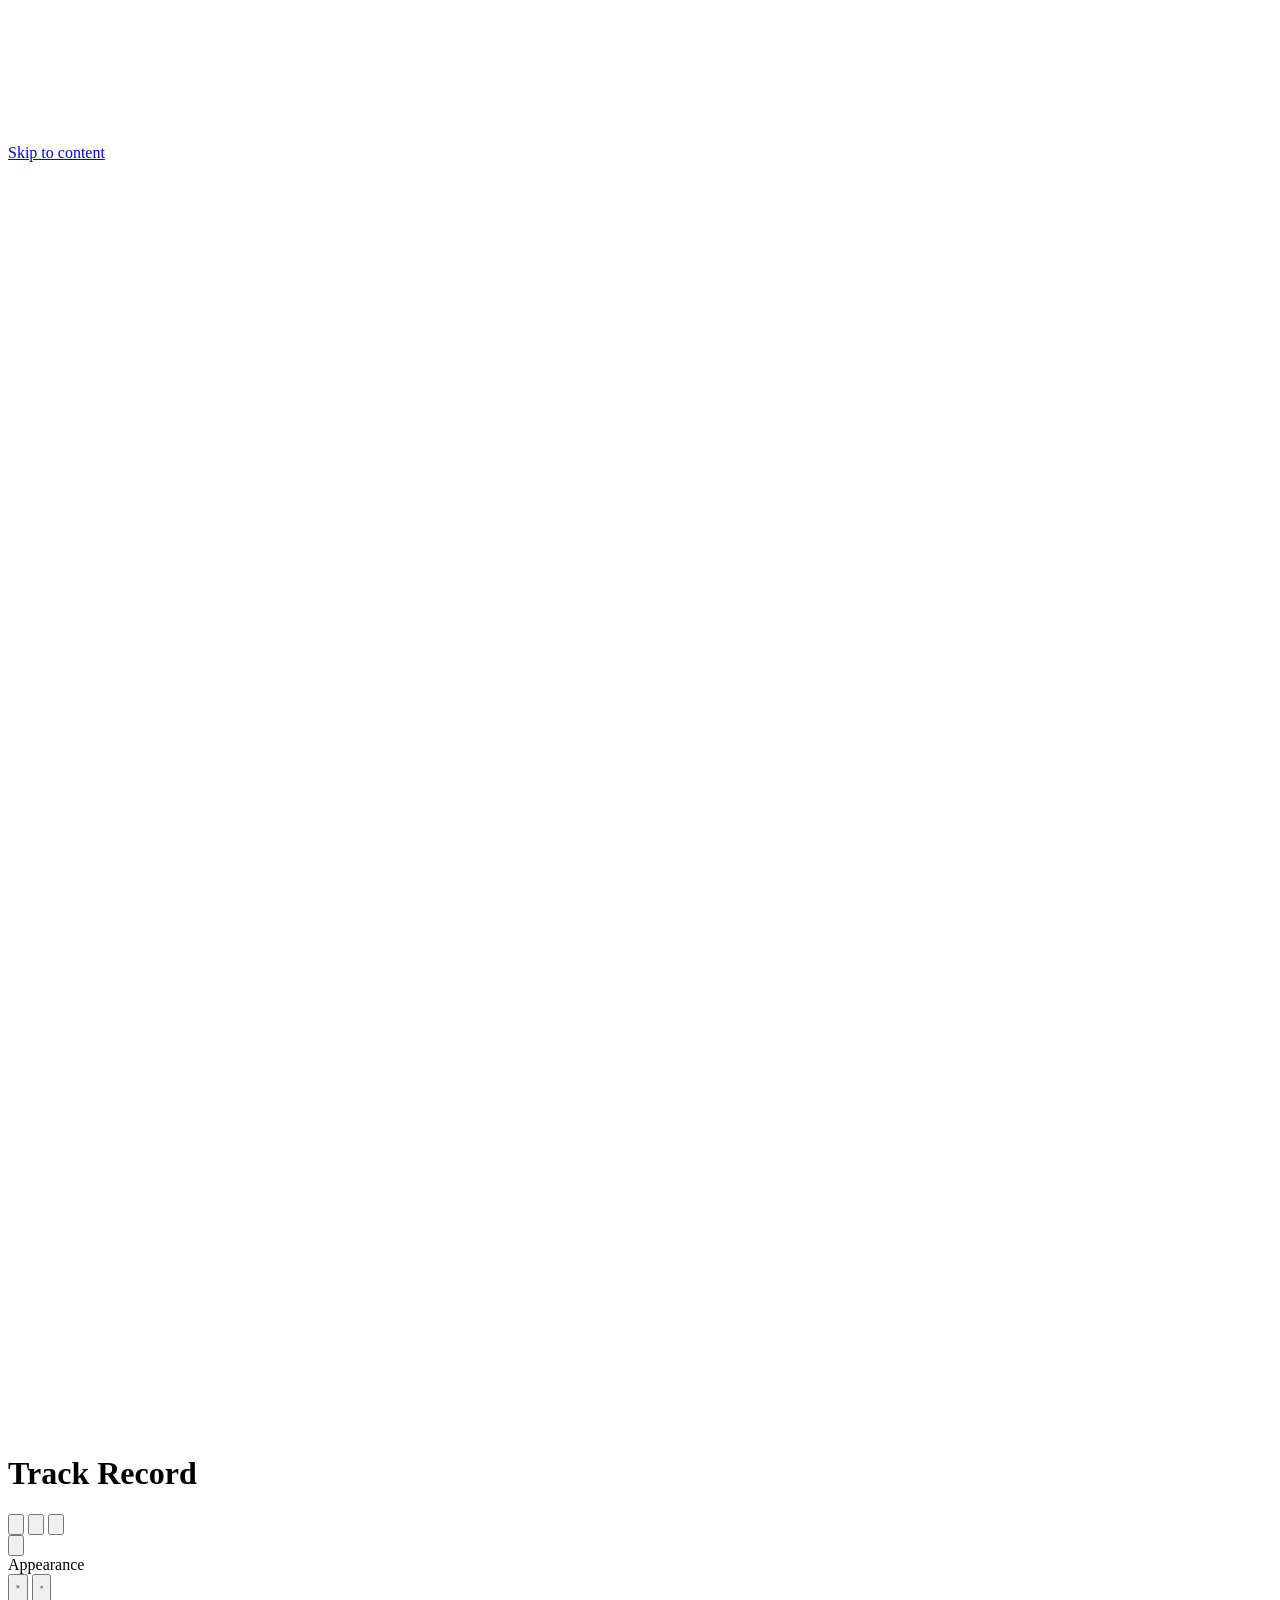
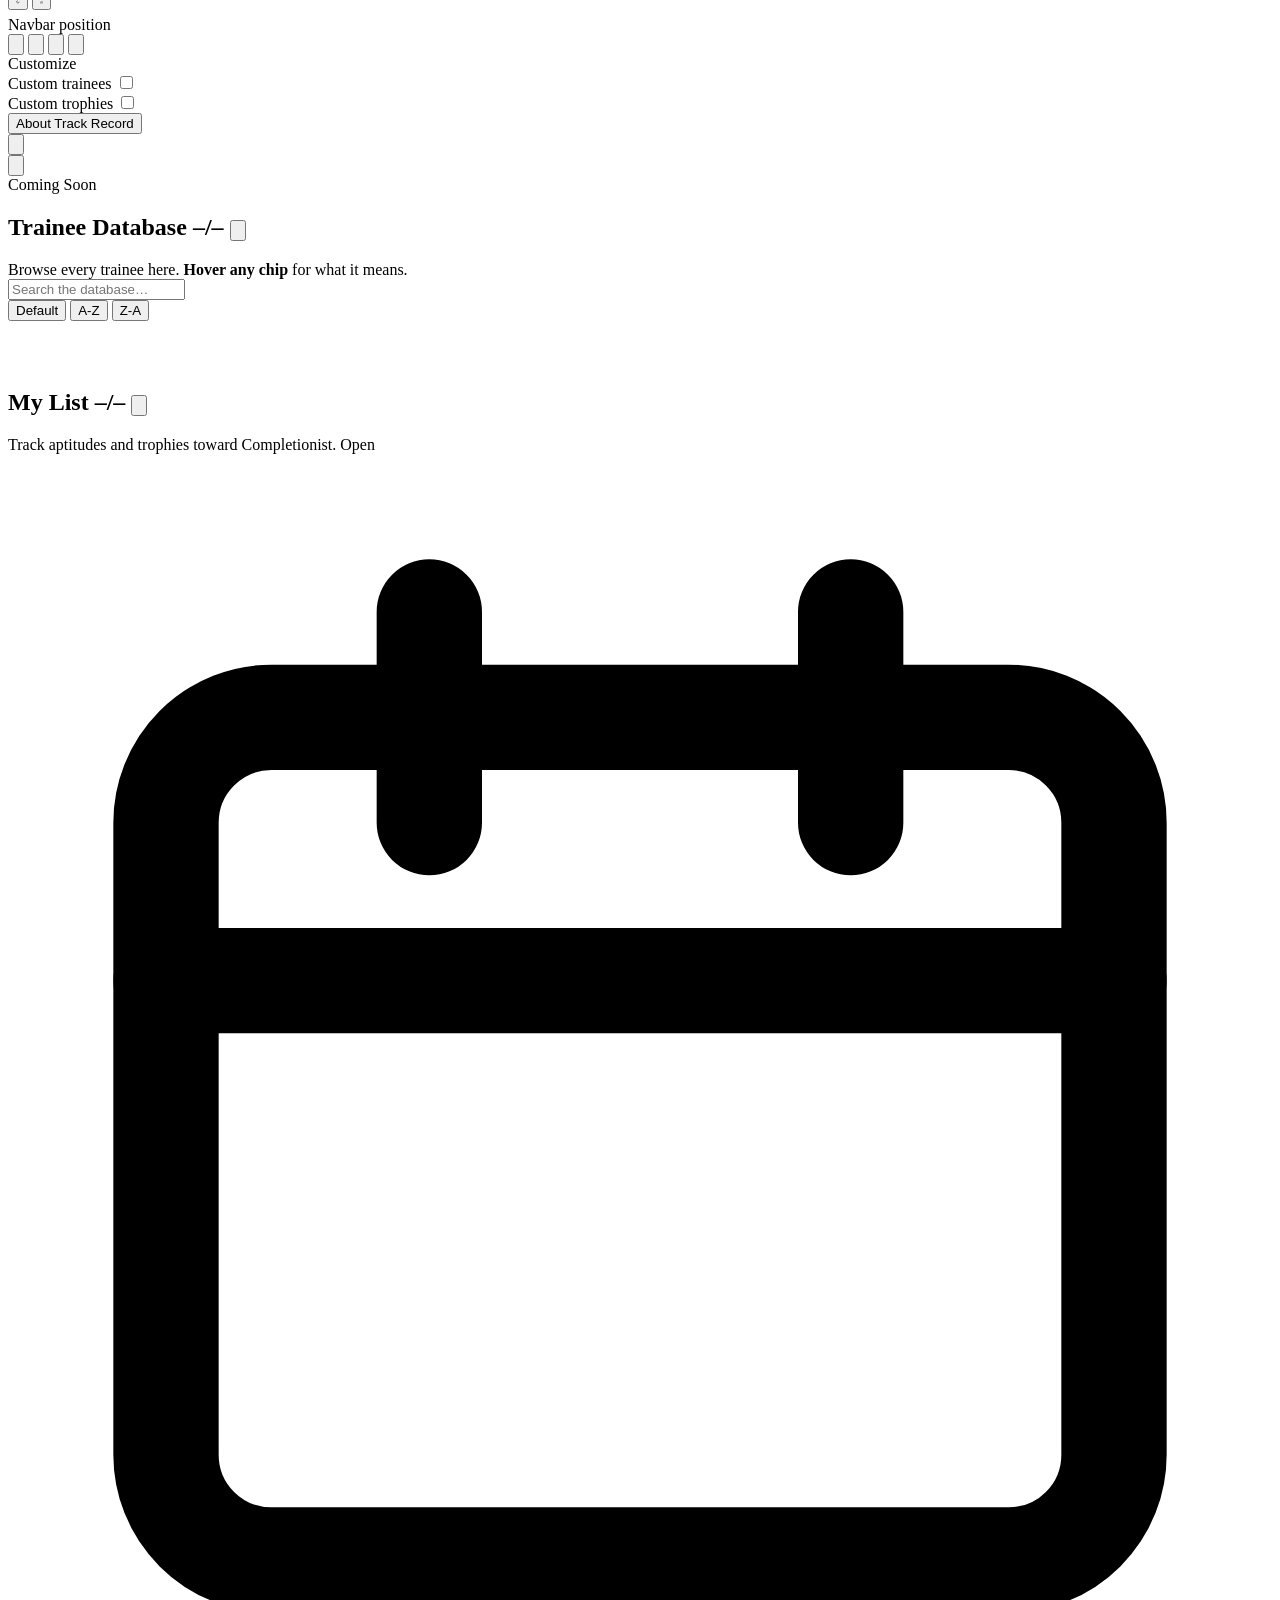
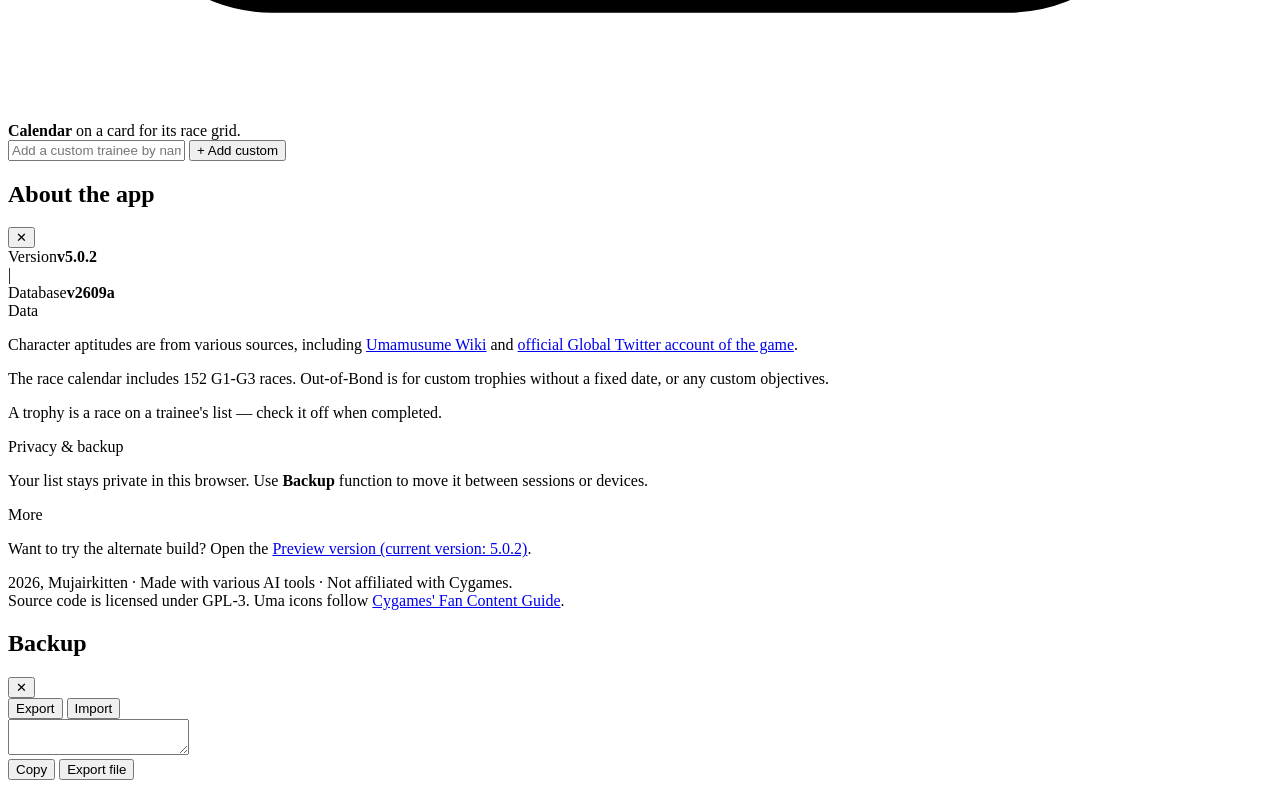
==== index.html @ 99dc0b9c "v5.0.2" ====
<!DOCTYPE html>
<html lang="en">
<head>
  <meta charset="UTF-8">
  <meta name="viewport" content="width=device-width, initial-scale=1.0">
  <meta name="description" content="Track Record - Track character aptitudes, distances, and trophy ledger for trainees.">
  <meta http-equiv="Content-Security-Policy" content="default-src 'self'; script-src 'self'; style-src 'self' 'unsafe-inline' https://fonts.googleapis.com; font-src 'self' https://fonts.gstatic.com; img-src 'self' data: blob:; connect-src 'self'; object-src 'none'; base-uri 'self'; form-action 'self'; frame-ancestors 'self'; worker-src 'none'">
  <!-- Note: the KAO countdown banner is vendored locally (kao-banner.js), so
       script-src needs no third-party host. frame-ancestors is ignored in
       <meta> CSP per spec; hosting must also send it as an HTTP header. -->
  <title>Track Record</title>
  <link rel="preconnect" href="https://fonts.googleapis.com">
  <link rel="preconnect" href="https://fonts.gstatic.com" crossorigin>
  <link href="https://fonts.googleapis.com/css2?family=Quicksand:wght@400;500;600;700&display=swap" rel="stylesheet">
  <link rel="icon" type="image/svg+xml" href="./favicon.svg">
  <link rel="stylesheet" href="style.css">
</head>
<body>
<a class="skip-link" href="#standard-view">Skip to content</a>

<svg class="bg-pattern" aria-hidden="true" focusable="false" xmlns="http://www.w3.org/2000/svg">
  <defs>
    <g id="cleat-shape">
      <path d="M-13,14 L-11,-3 A11,11 0 0 1 11,-3 L13,14" fill="none" stroke="var(--accent)" stroke-width="7" stroke-linecap="round" stroke-linejoin="round"/>
    </g>
    <pattern id="cleat-pattern" width="460" height="460" patternUnits="userSpaceOnUse">
      <use href="#cleat-shape" opacity="0.13" transform="translate(90,100) scale(1.3) rotate(15)"/>
      <use href="#cleat-shape" opacity="0.10" transform="translate(370,130) scale(1.1) rotate(-20)"/>
      <use href="#cleat-shape" opacity="0.11" transform="translate(140,350) scale(1.1) rotate(-12)"/>
      <use href="#cleat-shape" opacity="0.14" transform="translate(390,380) scale(1.3) rotate(22)"/>
    </pattern>
  </defs>
  <rect width="100%" height="100%" fill="url(#cleat-pattern)"/>
</svg>

<div class="topbar">
  <div class="wrap topbar-inner">
    <div class="brand">
      <h1>
        <svg class="brand-mark" viewBox="0 0 120 120" aria-hidden="true" xmlns="http://www.w3.org/2000/svg">
          <g fill="none" stroke-linecap="round" stroke-linejoin="round">
            <rect x="17" y="17" width="40" height="40" rx="9" fill="var(--accent)" stroke="var(--accent)" stroke-width="2"/>
            <path d="M26.5 37l8 8 13-16" class="brand-check" stroke-width="5"/>
            <rect x="63" y="17" width="40" height="40" rx="9" fill="var(--accent)" stroke="var(--accent)" stroke-width="2"/>
            <path d="M72.5 37l8 8 13-16" class="brand-check" stroke-width="5"/>
            <rect x="17" y="63" width="40" height="40" rx="9" fill="var(--accent)" stroke="var(--accent)" stroke-width="2"/>
            <path d="M26.5 83l8 8 13-16" class="brand-check" stroke-width="5"/>
            <rect x="63" y="63" width="40" height="40" rx="9" fill="none" stroke="var(--ink-dim)" stroke-width="2"/>
          </g>
        </svg>
        <span class="sr-only">Track Record</span>
      </h1>
    </div>
    <div class="topbar-actions">
      <nav class="rail-nav" aria-label="Main navigation">
        <button class="btn rail-action" id="jump-top-btn" type="button" aria-label="Jump to top" data-tooltip="Jump to top">
          <svg viewBox="0 0 24 24" fill="none" aria-hidden="true" xmlns="http://www.w3.org/2000/svg">
            <path d="M6 15l6-6 6 6" stroke="currentColor" stroke-width="2" stroke-linecap="round" stroke-linejoin="round"/>
          </svg>
        </button>
        <button class="btn rail-action" id="rail-view-btn" type="button" aria-label="Calendar View" data-tooltip="Calendar View">
          <svg viewBox="0 0 24 24" fill="none" aria-hidden="true" xmlns="http://www.w3.org/2000/svg">
            <rect x="3" y="5" width="18" height="16" rx="2" stroke="currentColor" stroke-width="2"/>
            <path d="M3 10H21M8 3V7M16 3V7" stroke="currentColor" stroke-width="2" stroke-linecap="round"/>
          </svg>
        </button>
        <button class="btn rail-action" id="backup-btn" type="button" aria-label="Backup" data-tooltip="Backup">
          <svg viewBox="0 0 24 24" fill="none" aria-hidden="true" xmlns="http://www.w3.org/2000/svg">
            <path d="M12 3v11M8 10l4 4 4-4M5 19h14" stroke="currentColor" stroke-width="2" stroke-linecap="round" stroke-linejoin="round"/>
          </svg>
        </button>
      </nav>
      <div class="settings-wrap">
        <button class="btn icon-btn" id="settings-btn" aria-label="Settings" aria-haspopup="dialog" aria-expanded="false" aria-controls="settings-panel">
          <svg viewBox="0 0 24 24" aria-hidden="true" xmlns="http://www.w3.org/2000/svg" fill="none" stroke="currentColor" stroke-linecap="round" stroke-linejoin="round">
            <path d="M19.14 12.94c.04-.31.06-.63.06-.94s-.02-.63-.06-.94l2.03-1.58a.5.5 0 0 0 .12-.64l-1.92-3.32a.5.5 0 0 0-.6-.22l-2.39.96a7.03 7.03 0 0 0-1.6-.94l-.36-2.54a.5.5 0 0 0-.5-.43h-3.84a.5.5 0 0 0-.5.43l-.36 2.54a7.03 7.03 0 0 0-1.6.94l-2.39-.96a.5.5 0 0 0-.6.22l-1.92 3.32a.5.5 0 0 0 .12.64l2.03 1.58c-.04.31-.06.63-.06.94s.02.63.06.94l-2.03 1.58a.5.5 0 0 0-.12.64l1.92 3.32c.14.24.42.34.66.25l2.39-.96c.5.33 1.04.61 1.6.94l.36 2.54c.05.22.25.38.5.38h3.84c.25 0 .45-.16.5-.38l.36-2.54c.56-.33 1.1-.61 1.6-.94l2.39.96c.24.09.52-.01.66-.25l1.92-3.32a.5.5 0 0 0-.12-.64l-2.03-1.58z" stroke-width="1.5"/>
            <circle cx="12" cy="12" r="3.5" stroke-width="1.8" fill="none"/>
          </svg>
        </button>
        <div class="settings-panel" id="settings-panel">
          <div class="settings-group-label">Appearance</div>
          <div class="settings-row settings-row-icons">
            <button class="icon-pill-btn" id="mode-toggle-btn" aria-label="Toggle light/dark mode" data-tooltip="Toggle mode">
              <svg class="icon-toggle-sun" viewBox="0 0 24 24" fill="none" xmlns="http://www.w3.org/2000/svg">
                <circle cx="12" cy="12" r="4.2" stroke="currentColor" stroke-width="2" stroke-linecap="round"/>
                <path d="M12 2.5V5M12 19V21.5M4.2 4.2L6 6M18 18L19.8 19.8M2.5 12H5M19 12H21.5M4.2 19.8L6 18M18 6L19.8 4.2" stroke="currentColor" stroke-width="2" stroke-linecap="round"/>
              </svg>
              <svg class="icon-toggle-moon" viewBox="0 0 24 24" fill="none" xmlns="http://www.w3.org/2000/svg">
                <path d="M20 14.5A8.5 8.5 0 1 1 9.5 4a7 7 0 0 0 10.5 10.5Z" stroke="currentColor" stroke-width="2" stroke-linecap="round" stroke-linejoin="round"/>
              </svg>
            </button>
            <button class="icon-pill-btn" id="theme-toggle-btn" aria-label="Toggle Turf/Dirt color theme" data-tooltip="Toggle color theme">
              <svg class="icon-toggle-turf" viewBox="0 0 24 24" fill="none" xmlns="http://www.w3.org/2000/svg">
                <path d="M6 20V13C6 10 8 8 8 8C8 8 6 10 6 13" stroke="currentColor" stroke-width="2" stroke-linecap="round" stroke-linejoin="round"/>
                <path d="M12 20V10C12 7 14 5 14 5C14 5 12 7 12 10" stroke="currentColor" stroke-width="2" stroke-linecap="round" stroke-linejoin="round"/>
                <path d="M18 20V13C18 10 20 8 20 8C20 8 18 10 18 13" stroke="currentColor" stroke-width="2" stroke-linecap="round" stroke-linejoin="round"/>
              </svg>
              <svg class="icon-toggle-dirt" viewBox="0 0 24 24" fill="none" xmlns="http://www.w3.org/2000/svg">
                <path d="M3 18L8 9L12 15L15 10L21 18" stroke="currentColor" stroke-width="2" stroke-linecap="round" stroke-linejoin="round"/>
                <path d="M3 20H21" stroke="currentColor" stroke-width="2" stroke-linecap="round"/>
              </svg>
            </button>
          </div>
          <div class="settings-group-label" style="margin-top:6px;">Navbar position</div>
          <div class="nav-position-group" role="group" aria-label="Navbar position">
            <button class="nav-pos-btn" type="button" data-pos="left" aria-label="Place navbar on the left" aria-pressed="false" data-tooltip="Left">
              <svg viewBox="0 0 24 24" fill="none" aria-hidden="true" xmlns="http://www.w3.org/2000/svg">
                <rect x="3" y="4" width="18" height="16" rx="2.5" stroke="currentColor" stroke-width="2"/>
                <rect x="4.5" y="5.5" width="4" height="13" rx="1.5" fill="currentColor"/>
              </svg>
            </button>
            <button class="nav-pos-btn" type="button" data-pos="top" aria-label="Place navbar at the top" aria-pressed="false" data-tooltip="Top">
              <svg viewBox="0 0 24 24" fill="none" aria-hidden="true" xmlns="http://www.w3.org/2000/svg">
                <rect x="3" y="4" width="18" height="16" rx="2.5" stroke="currentColor" stroke-width="2"/>
                <rect x="4.5" y="5.5" width="15" height="4" rx="1.5" fill="currentColor"/>
              </svg>
            </button>
            <button class="nav-pos-btn" type="button" data-pos="right" aria-label="Place navbar on the right" aria-pressed="false" data-tooltip="Right">
              <svg viewBox="0 0 24 24" fill="none" aria-hidden="true" xmlns="http://www.w3.org/2000/svg">
                <rect x="3" y="4" width="18" height="16" rx="2.5" stroke="currentColor" stroke-width="2"/>
                <rect x="15.5" y="5.5" width="4" height="13" rx="1.5" fill="currentColor"/>
              </svg>
            </button>
            <button class="nav-pos-btn" type="button" data-pos="bottom" aria-label="Place navbar at the bottom" aria-pressed="false" data-tooltip="Bottom">
              <svg viewBox="0 0 24 24" fill="none" aria-hidden="true" xmlns="http://www.w3.org/2000/svg">
                <rect x="3" y="4" width="18" height="16" rx="2.5" stroke="currentColor" stroke-width="2"/>
                <rect x="4.5" y="14.5" width="15" height="4" rx="1.5" fill="currentColor"/>
              </svg>
            </button>
          </div>

          <div class="settings-divider"></div>
          <div class="settings-group-label">Customize</div>
          <div class="settings-row">
            <span id="label-custom-trainee">Custom trainees</span>
            <label class="switch"><input type="checkbox" id="toggle-custom-trainee" aria-labelledby="label-custom-trainee"><span class="switch-slider"></span></label>
          </div>
          <div class="settings-row">
            <span id="label-custom-trophy">Custom trophies</span>
            <label class="switch"><input type="checkbox" id="toggle-custom-trophy" aria-labelledby="label-custom-trophy"><span class="switch-slider"></span></label>
          </div>

          <div class="settings-divider"></div>
          <button class="btn small settings-about-btn" id="about-btn">About Track Record</button>
        </div>
      </div>
      <button class="btn rail-action" id="jump-bottom-btn" type="button" aria-label="Jump to bottom" data-tooltip="Jump to bottom">
        <svg viewBox="0 0 24 24" fill="none" aria-hidden="true" xmlns="http://www.w3.org/2000/svg">
          <path d="M6 9l6 6 6-6" stroke="currentColor" stroke-width="2" stroke-linecap="round" stroke-linejoin="round"/>
        </svg>
      </button>
    </div>
    <div class="rail-item-wrap carotene-wrap">
      <button class="btn rail-action" id="carotene-btn" type="button" aria-label="Carotene (coming soon)" data-tooltip="Carotene — coming soon" aria-expanded="false" aria-controls="carotene-panel">
        <svg viewBox="0 0 24 24" fill="none" aria-hidden="true" xmlns="http://www.w3.org/2000/svg" stroke="currentColor" stroke-linecap="round" stroke-linejoin="round">
          <g transform="rotate(45 12 12)">
            <path d="M12 21C10.5 17 9 13.4 9 10.3C9 7.7 10.3 6.1 12 6.1C13.7 6.1 15 7.7 15 10.3C15 13.4 13.5 17 12 21Z" stroke-width="1.8"/>
            <path d="M12 6.3C11 4.9 10 4.3 8.6 3.9" stroke-width="1.5"/>
            <path d="M12 6.1C12 4.7 12 3.7 12 2.9" stroke-width="1.5"/>
            <path d="M12 6.3C13 4.9 14 4.3 15.4 3.9" stroke-width="1.5"/>
          </g>
        </svg>
      </button>
      <div class="carotene-panel" id="carotene-panel" aria-hidden="true">Coming Soon</div>
    </div>
  </div>
</div>

<div class="wrap">

<div id="standard-view" tabindex="-1">
  <section class="block">
    <div class="block-head">
      <h2>Trainee Database <span class="section-count" id="db-count">–/–</span>
        <button class="block-collapse-btn" id="db-collapse-btn" aria-label="Collapse Trainee Database" aria-expanded="true" aria-controls="db-block-body">
          <span class="cal-trainee-arrow open" aria-hidden="true">
            <svg viewBox="0 0 24 24" fill="none" xmlns="http://www.w3.org/2000/svg">
              <path d="M6 9l6 6 6-6" stroke="currentColor" stroke-width="3.5" stroke-linecap="round" stroke-linejoin="round"/>
            </svg>
          </span>
        </button>
      </h2>
      <span class="desc">Browse every trainee here. <strong>Hover any chip</strong> for what it means.</span>
    </div>
    <div class="block-body open overflow-visible" id="db-block-body">
      <div class="search-row">
        <input class="search" id="db-search" type="text" placeholder="Search the database…" aria-label="Search the trainee database">
        <div class="cal-trainee-sort" id="db-sort" role="group" aria-label="Database sort order">
          <button class="sort-btn active" data-sort="default" aria-pressed="true">Default</button>
          <button class="sort-btn" data-sort="az" aria-pressed="false">A-Z</button>
          <button class="sort-btn" data-sort="za" aria-pressed="false">Z-A</button>
        </div>
      </div>
      <nav class="db-pagination" id="db-pagination-top" aria-label="Trainee database pagination (top)"></nav>
      <div class="db-grid" id="db-grid"></div>
      <nav class="db-pagination" id="db-pagination-bottom" aria-label="Trainee database pagination (bottom)"></nav>
    </div>
  </section>

  <hr style="border:none;border-top:1px solid var(--line-soft);margin:34px 0;">

  <section class="block">
    <div class="block-head">
      <h2>My List <span class="section-count" id="my-count">–/–</span>
        <button class="block-collapse-btn" id="my-collapse-btn" aria-label="Collapse My List" aria-expanded="true" aria-controls="my-block-body">
          <span class="cal-trainee-arrow open" aria-hidden="true">
            <svg viewBox="0 0 24 24" fill="none" xmlns="http://www.w3.org/2000/svg">
              <path d="M6 9l6 6 6-6" stroke="currentColor" stroke-width="3.5" stroke-linecap="round" stroke-linejoin="round"/>
            </svg>
          </span>
        </button>
      </h2>
      <span class="desc">Track aptitudes and trophies toward Completionist. Open <strong><svg class="text-icon" viewBox="0 0 24 24" fill="none" aria-hidden="true" xmlns="http://www.w3.org/2000/svg"><rect x="3" y="5" width="18" height="16" rx="2" stroke="currentColor" stroke-width="2"/><path d="M3 10H21M8 3V7M16 3V7" stroke="currentColor" stroke-width="2" stroke-linecap="round"/></svg> Calendar</strong> on a card for its race grid.</span>
    </div>
    <div class="block-body open overflow-visible" id="my-block-body">
      <div class="search-row" id="custom-trainee-row">
        <input type="text" class="search" id="custom-name" placeholder="Add a custom trainee by name…" aria-label="Custom trainee name" style="max-width:260px;">
        <button class="btn" id="custom-add-btn">+ Add custom</button>
      </div>
      <nav class="db-pagination" id="my-pagination-top" aria-label="My List pagination (top)"></nav>
      <div class="mylist" id="mylist"></div>
      <nav class="db-pagination" id="my-pagination-bottom" aria-label="My List pagination (bottom)"></nav>
      <div class="empty-note" id="mylist-empty" style="display:none;">Your list is empty — add trainees from the database above, or add a custom one.</div>
    </div>
  </section>
</div>

</div>

<div id="calendar-view" tabindex="-1" style="display:none;"></div>

<div class="modal-overlay" id="about-overlay" role="dialog" aria-modal="true" aria-labelledby="about-title">
  <div class="modal-box about-modal" id="about-modal">
    <div class="modal-head">
      <h2 class="modal-title" id="about-title">About the app</h2>
      <button class="modal-close" id="about-close" aria-label="Close About">✕</button>
    </div>
    <div class="version-badge">
      <div class="version-item"><span>Version</span><strong>v5.0.2</strong></div>
      <span class="version-divider" aria-hidden="true">|</span>
      <div class="version-item"><span>Database</span><strong>v2609a</strong></div>
    </div>
    <div class="about-text">
      <div class="about-section">
        <div class="about-section-label">Data</div>
        <p>Character aptitudes are from various sources, including <a href="https://umamusu.wiki/Main_Page" rel="noopener noreferrer">Umamusume Wiki</a> and <a href="https://twitter.com/Umamusume_eng" rel="noopener noreferrer">official Global Twitter account of the game</a>.</p>
        <p>The race calendar includes 152 G1-G3 races. Out-of-Bond is for custom trophies without a fixed date, or any custom objectives.</p>
        <p>A trophy is a race on a trainee's list — check it off when completed.</p>
      </div>
      <div class="about-section">
        <div class="about-section-label">Privacy &amp; backup</div>
        <p>Your list stays private in this browser. Use <strong>Backup</strong> function to move it between sessions or devices.</p>
      </div>
      <div class="about-section about-links">
        <div class="about-section-label">More</div>
        <p>Want to try the alternate build? Open the <a href="preview/">Preview version <span>(current version: 5.0.2)</span></a>.</p>
        <p class="about-credit">2026, Mujairkitten · Made with various AI tools · Not affiliated with Cygames.<br>Source code is licensed under GPL-3. Uma icons follow <a href="https://umamusume.com/fan-createdguide" rel="noopener noreferrer">Cygames' Fan Content Guide</a>.</p>
      </div>
      <div id="kao-banner"></div>
      <script src="kao-banner.js?id=kao-banner&amp;size=mini"></script>
    </div>
  </div>
</div>

<div class="modal-overlay" id="backup-overlay" role="dialog" aria-modal="true" aria-labelledby="backup-title">
  <div class="modal-box" id="backup-modal">
    <div class="modal-head">
      <h2 class="modal-title" id="backup-title">Backup</h2>
      <button class="modal-close" id="backup-close" aria-label="Close Backup">✕</button>
    </div>
    <div class="cal-tabs" id="backup-tabs" role="tablist" aria-label="Backup mode">
      <button class="cal-tab-btn active" id="backup-tab-export" data-tab="export" role="tab" aria-selected="true" aria-controls="backup-export-panel">Export</button>
      <button class="cal-tab-btn" id="backup-tab-import" data-tab="import" role="tab" aria-selected="false" aria-controls="backup-import-panel">Import</button>
    </div>
    <div id="backup-export-panel" role="tabpanel" aria-labelledby="backup-tab-export">
      <textarea class="backup-textarea" id="backup-export-text" readonly spellcheck="false" aria-label="Exported list JSON"></textarea>
      <div class="backup-export-meta"><span id="backup-export-stamp" aria-live="polite"></span></div>
      <div class="backup-import-actions">
        <button class="btn small" id="backup-copy-btn">Copy</button>
        <button class="btn small" id="backup-export-file-btn">Export file</button>
      </div>
    </div>
    <div id="backup-import-panel" style="display:none;" role="tabpanel" aria-labelledby="backup-tab-import">
      <textarea class="backup-textarea" id="backup-import-text" placeholder="Paste your exported JSON here…" spellcheck="false" aria-label="Pasted backup JSON"></textarea>
      <div class="backup-error" id="backup-import-error" role="alert" hidden></div>
      <div class="backup-import-actions">
        <button class="btn small" id="backup-import-text-btn">Import pasted list</button>
        <label class="btn small" for="backup-import-file">Import from file</label>
        <input type="file" id="backup-import-file" accept=".json">
      </div>
    </div>
  </div>
</div>

<div id="tooltip" role="tooltip" aria-hidden="true"></div>

<div id="sr-announcer" class="sr-only" aria-live="polite"></div>

<div id="toast-region" class="toast-region" aria-live="polite" aria-atomic="true"></div>

<script type="module" src="main.js"></script>
</body>
</html>
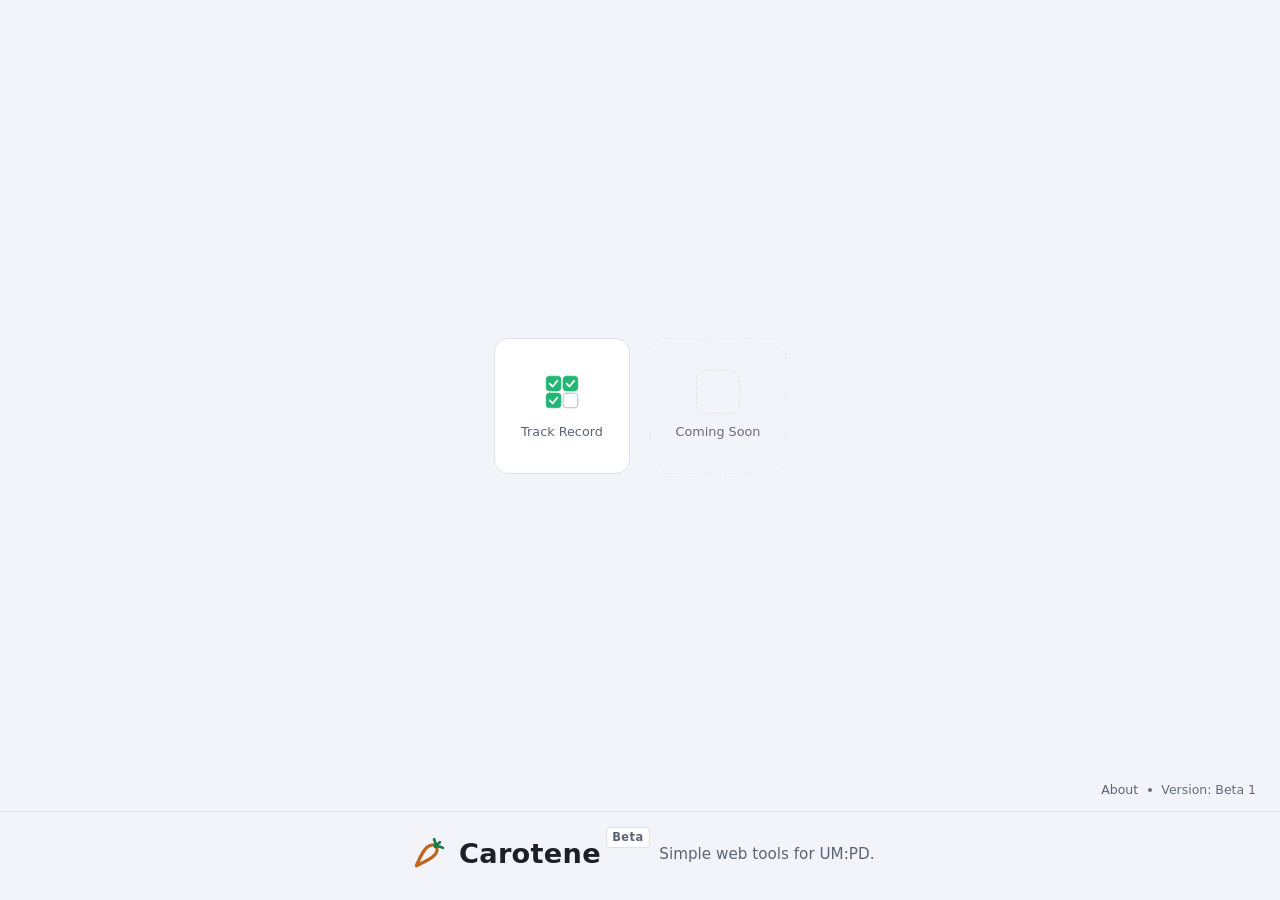
==== commit cda4a913: "Carotene Beta 1 (v5.1-b1)" ====
--- a/index.html
+++ b/index.html
@@ -3,21 +3,23 @@
 <head>
   <meta charset="UTF-8">
   <meta name="viewport" content="width=device-width, initial-scale=1.0">
-  <meta name="description" content="Track Record - Track character aptitudes, distances, and trophy ledger for trainees.">
-  <meta http-equiv="Content-Security-Policy" content="default-src 'self'; script-src 'self'; style-src 'self' 'unsafe-inline' https://fonts.googleapis.com; font-src 'self' https://fonts.gstatic.com; img-src 'self' data: blob:; connect-src 'self'; object-src 'none'; base-uri 'self'; form-action 'self'; frame-ancestors 'self'; worker-src 'none'">
-  <!-- Note: the KAO countdown banner is vendored locally (kao-banner.js), so
-       script-src needs no third-party host. frame-ancestors is ignored in
-       <meta> CSP per spec; hosting must also send it as an HTTP header. -->
-  <title>Track Record</title>
+  <meta name="description" content="Carotene - simple web tools for UM:PD.">
+  <!-- Same CSP posture as Track Record: no inline script, no third-party
+       script host. Google Fonts is the only external origin and is limited
+       to style-src/font-src. frame-ancestors is ignored in <meta> per spec;
+       hosting must also send it as an HTTP header. -->
+  <meta http-equiv="Content-Security-Policy" content="default-src 'self'; script-src 'self'; style-src 'self' 'unsafe-inline' https://fonts.googleapis.com; font-src 'self' https://fonts.gstatic.com; img-src 'self' data:; connect-src 'self'; object-src 'none'; base-uri 'self'; form-action 'self'; frame-ancestors 'self'; worker-src 'none'">
+  <title>Carotene</title>
   <link rel="preconnect" href="https://fonts.googleapis.com">
   <link rel="preconnect" href="https://fonts.gstatic.com" crossorigin>
   <link href="https://fonts.googleapis.com/css2?family=Quicksand:wght@400;500;600;700&display=swap" rel="stylesheet">
+  <!-- The Carotene carrot, not Track Record's mark: the hub owns its own. -->
   <link rel="icon" type="image/svg+xml" href="./favicon.svg">
-  <link rel="stylesheet" href="style.css">
+  <link rel="stylesheet" href="./style.css">
 </head>
 <body>
-<a class="skip-link" href="#standard-view">Skip to content</a>
 
+<!-- Track Record's cleat texture, borrowed so the two read as one family. -->
 <svg class="bg-pattern" aria-hidden="true" focusable="false" xmlns="http://www.w3.org/2000/svg">
   <defs>
     <g id="cleat-shape">
@@ -29,275 +31,100 @@
       <use href="#cleat-shape" opacity="0.11" transform="translate(140,350) scale(1.1) rotate(-12)"/>
       <use href="#cleat-shape" opacity="0.14" transform="translate(390,380) scale(1.3) rotate(22)"/>
     </pattern>
+    <rect width="100%" height="100%" fill="url(#cleat-pattern)"/>
   </defs>
-  <rect width="100%" height="100%" fill="url(#cleat-pattern)"/>
 </svg>
 
-<div class="topbar">
-  <div class="wrap topbar-inner">
-    <div class="brand">
-      <h1>
-        <svg class="brand-mark" viewBox="0 0 120 120" aria-hidden="true" xmlns="http://www.w3.org/2000/svg">
-          <g fill="none" stroke-linecap="round" stroke-linejoin="round">
-            <rect x="17" y="17" width="40" height="40" rx="9" fill="var(--accent)" stroke="var(--accent)" stroke-width="2"/>
-            <path d="M26.5 37l8 8 13-16" class="brand-check" stroke-width="5"/>
-            <rect x="63" y="17" width="40" height="40" rx="9" fill="var(--accent)" stroke="var(--accent)" stroke-width="2"/>
-            <path d="M72.5 37l8 8 13-16" class="brand-check" stroke-width="5"/>
-            <rect x="17" y="63" width="40" height="40" rx="9" fill="var(--accent)" stroke="var(--accent)" stroke-width="2"/>
-            <path d="M26.5 83l8 8 13-16" class="brand-check" stroke-width="5"/>
-            <rect x="63" y="63" width="40" height="40" rx="9" fill="none" stroke="var(--ink-dim)" stroke-width="2"/>
-          </g>
-        </svg>
-        <span class="sr-only">Track Record</span>
-      </h1>
-    </div>
-    <div class="topbar-actions">
-      <nav class="rail-nav" aria-label="Main navigation">
-        <button class="btn rail-action" id="jump-top-btn" type="button" aria-label="Jump to top" data-tooltip="Jump to top">
-          <svg viewBox="0 0 24 24" fill="none" aria-hidden="true" xmlns="http://www.w3.org/2000/svg">
-            <path d="M6 15l6-6 6 6" stroke="currentColor" stroke-width="2" stroke-linecap="round" stroke-linejoin="round"/>
-          </svg>
-        </button>
-        <button class="btn rail-action" id="rail-view-btn" type="button" aria-label="Calendar View" data-tooltip="Calendar View">
-          <svg viewBox="0 0 24 24" fill="none" aria-hidden="true" xmlns="http://www.w3.org/2000/svg">
-            <rect x="3" y="5" width="18" height="16" rx="2" stroke="currentColor" stroke-width="2"/>
-            <path d="M3 10H21M8 3V7M16 3V7" stroke="currentColor" stroke-width="2" stroke-linecap="round"/>
-          </svg>
-        </button>
-        <button class="btn rail-action" id="backup-btn" type="button" aria-label="Backup" data-tooltip="Backup">
-          <svg viewBox="0 0 24 24" fill="none" aria-hidden="true" xmlns="http://www.w3.org/2000/svg">
-            <path d="M12 3v11M8 10l4 4 4-4M5 19h14" stroke="currentColor" stroke-width="2" stroke-linecap="round" stroke-linejoin="round"/>
-          </svg>
-        </button>
-      </nav>
-      <div class="settings-wrap">
-        <button class="btn icon-btn" id="settings-btn" aria-label="Settings" aria-haspopup="dialog" aria-expanded="false" aria-controls="settings-panel">
-          <svg viewBox="0 0 24 24" aria-hidden="true" xmlns="http://www.w3.org/2000/svg" fill="none" stroke="currentColor" stroke-linecap="round" stroke-linejoin="round">
-            <path d="M19.14 12.94c.04-.31.06-.63.06-.94s-.02-.63-.06-.94l2.03-1.58a.5.5 0 0 0 .12-.64l-1.92-3.32a.5.5 0 0 0-.6-.22l-2.39.96a7.03 7.03 0 0 0-1.6-.94l-.36-2.54a.5.5 0 0 0-.5-.43h-3.84a.5.5 0 0 0-.5.43l-.36 2.54a7.03 7.03 0 0 0-1.6.94l-2.39-.96a.5.5 0 0 0-.6.22l-1.92 3.32a.5.5 0 0 0 .12.64l2.03 1.58c-.04.31-.06.63-.06.94s.02.63.06.94l-2.03 1.58a.5.5 0 0 0-.12.64l1.92 3.32c.14.24.42.34.66.25l2.39-.96c.5.33 1.04.61 1.6.94l.36 2.54c.05.22.25.38.5.38h3.84c.25 0 .45-.16.5-.38l.36-2.54c.56-.33 1.1-.61 1.6-.94l2.39.96c.24.09.52-.01.66-.25l1.92-3.32a.5.5 0 0 0-.12-.64l-2.03-1.58z" stroke-width="1.5"/>
-            <circle cx="12" cy="12" r="3.5" stroke-width="1.8" fill="none"/>
-          </svg>
-        </button>
-        <div class="settings-panel" id="settings-panel">
-          <div class="settings-group-label">Appearance</div>
-          <div class="settings-row settings-row-icons">
-            <button class="icon-pill-btn" id="mode-toggle-btn" aria-label="Toggle light/dark mode" data-tooltip="Toggle mode">
-              <svg class="icon-toggle-sun" viewBox="0 0 24 24" fill="none" xmlns="http://www.w3.org/2000/svg">
-                <circle cx="12" cy="12" r="4.2" stroke="currentColor" stroke-width="2" stroke-linecap="round"/>
-                <path d="M12 2.5V5M12 19V21.5M4.2 4.2L6 6M18 18L19.8 19.8M2.5 12H5M19 12H21.5M4.2 19.8L6 18M18 6L19.8 4.2" stroke="currentColor" stroke-width="2" stroke-linecap="round"/>
-              </svg>
-              <svg class="icon-toggle-moon" viewBox="0 0 24 24" fill="none" xmlns="http://www.w3.org/2000/svg">
-                <path d="M20 14.5A8.5 8.5 0 1 1 9.5 4a7 7 0 0 0 10.5 10.5Z" stroke="currentColor" stroke-width="2" stroke-linecap="round" stroke-linejoin="round"/>
-              </svg>
-            </button>
-            <button class="icon-pill-btn" id="theme-toggle-btn" aria-label="Toggle Turf/Dirt color theme" data-tooltip="Toggle color theme">
-              <svg class="icon-toggle-turf" viewBox="0 0 24 24" fill="none" xmlns="http://www.w3.org/2000/svg">
-                <path d="M6 20V13C6 10 8 8 8 8C8 8 6 10 6 13" stroke="currentColor" stroke-width="2" stroke-linecap="round" stroke-linejoin="round"/>
-                <path d="M12 20V10C12 7 14 5 14 5C14 5 12 7 12 10" stroke="currentColor" stroke-width="2" stroke-linecap="round" stroke-linejoin="round"/>
-                <path d="M18 20V13C18 10 20 8 20 8C20 8 18 10 18 13" stroke="currentColor" stroke-width="2" stroke-linecap="round" stroke-linejoin="round"/>
-              </svg>
-              <svg class="icon-toggle-dirt" viewBox="0 0 24 24" fill="none" xmlns="http://www.w3.org/2000/svg">
-                <path d="M3 18L8 9L12 15L15 10L21 18" stroke="currentColor" stroke-width="2" stroke-linecap="round" stroke-linejoin="round"/>
-                <path d="M3 20H21" stroke="currentColor" stroke-width="2" stroke-linecap="round"/>
-              </svg>
-            </button>
-          </div>
-          <div class="settings-group-label" style="margin-top:6px;">Navbar position</div>
-          <div class="nav-position-group" role="group" aria-label="Navbar position">
-            <button class="nav-pos-btn" type="button" data-pos="left" aria-label="Place navbar on the left" aria-pressed="false" data-tooltip="Left">
-              <svg viewBox="0 0 24 24" fill="none" aria-hidden="true" xmlns="http://www.w3.org/2000/svg">
-                <rect x="3" y="4" width="18" height="16" rx="2.5" stroke="currentColor" stroke-width="2"/>
-                <rect x="4.5" y="5.5" width="4" height="13" rx="1.5" fill="currentColor"/>
-              </svg>
-            </button>
-            <button class="nav-pos-btn" type="button" data-pos="top" aria-label="Place navbar at the top" aria-pressed="false" data-tooltip="Top">
-              <svg viewBox="0 0 24 24" fill="none" aria-hidden="true" xmlns="http://www.w3.org/2000/svg">
-                <rect x="3" y="4" width="18" height="16" rx="2.5" stroke="currentColor" stroke-width="2"/>
-                <rect x="4.5" y="5.5" width="15" height="4" rx="1.5" fill="currentColor"/>
-              </svg>
-            </button>
-            <button class="nav-pos-btn" type="button" data-pos="right" aria-label="Place navbar on the right" aria-pressed="false" data-tooltip="Right">
-              <svg viewBox="0 0 24 24" fill="none" aria-hidden="true" xmlns="http://www.w3.org/2000/svg">
-                <rect x="3" y="4" width="18" height="16" rx="2.5" stroke="currentColor" stroke-width="2"/>
-                <rect x="15.5" y="5.5" width="4" height="13" rx="1.5" fill="currentColor"/>
-              </svg>
-            </button>
-            <button class="nav-pos-btn" type="button" data-pos="bottom" aria-label="Place navbar at the bottom" aria-pressed="false" data-tooltip="Bottom">
-              <svg viewBox="0 0 24 24" fill="none" aria-hidden="true" xmlns="http://www.w3.org/2000/svg">
-                <rect x="3" y="4" width="18" height="16" rx="2.5" stroke="currentColor" stroke-width="2"/>
-                <rect x="4.5" y="14.5" width="15" height="4" rx="1.5" fill="currentColor"/>
-              </svg>
-            </button>
-          </div>
+<a class="skip-link" href="#tools">Skip to tools</a>
 
-          <div class="settings-divider"></div>
-          <div class="settings-group-label">Customize</div>
-          <div class="settings-row">
-            <span id="label-custom-trainee">Custom trainees</span>
-            <label class="switch"><input type="checkbox" id="toggle-custom-trainee" aria-labelledby="label-custom-trainee"><span class="switch-slider"></span></label>
-          </div>
-          <div class="settings-row">
-            <span id="label-custom-trophy">Custom trophies</span>
-            <label class="switch"><input type="checkbox" id="toggle-custom-trophy" aria-labelledby="label-custom-trophy"><span class="switch-slider"></span></label>
-          </div>
+<main class="shell">
 
-          <div class="settings-divider"></div>
-          <button class="btn small settings-about-btn" id="about-btn">About Track Record</button>
-        </div>
-      </div>
-      <button class="btn rail-action" id="jump-bottom-btn" type="button" aria-label="Jump to bottom" data-tooltip="Jump to bottom">
-        <svg viewBox="0 0 24 24" fill="none" aria-hidden="true" xmlns="http://www.w3.org/2000/svg">
-          <path d="M6 9l6 6 6-6" stroke="currentColor" stroke-width="2" stroke-linecap="round" stroke-linejoin="round"/>
-        </svg>
-      </button>
-    </div>
-    <div class="rail-item-wrap carotene-wrap">
-      <button class="btn rail-action" id="carotene-btn" type="button" aria-label="Carotene (coming soon)" data-tooltip="Carotene — coming soon" aria-expanded="false" aria-controls="carotene-panel">
-        <svg viewBox="0 0 24 24" fill="none" aria-hidden="true" xmlns="http://www.w3.org/2000/svg" stroke="currentColor" stroke-linecap="round" stroke-linejoin="round">
-          <g transform="rotate(45 12 12)">
-            <path d="M12 21C10.5 17 9 13.4 9 10.3C9 7.7 10.3 6.1 12 6.1C13.7 6.1 15 7.7 15 10.3C15 13.4 13.5 17 12 21Z" stroke-width="1.8"/>
-            <path d="M12 6.3C11 4.9 10 4.3 8.6 3.9" stroke-width="1.5"/>
-            <path d="M12 6.1C12 4.7 12 3.7 12 2.9" stroke-width="1.5"/>
-            <path d="M12 6.3C13 4.9 14 4.3 15.4 3.9" stroke-width="1.5"/>
-          </g>
-        </svg>
-      </button>
-      <div class="carotene-panel" id="carotene-panel" aria-hidden="true">Coming Soon</div>
-    </div>
-  </div>
-</div>
-
-<div class="wrap">
-
-<div id="standard-view" tabindex="-1">
-  <section class="block">
-    <div class="block-head">
-      <h2>Trainee Database <span class="section-count" id="db-count">–/–</span>
-        <button class="block-collapse-btn" id="db-collapse-btn" aria-label="Collapse Trainee Database" aria-expanded="true" aria-controls="db-block-body">
-          <span class="cal-trainee-arrow open" aria-hidden="true">
-            <svg viewBox="0 0 24 24" fill="none" xmlns="http://www.w3.org/2000/svg">
-              <path d="M6 9l6 6 6-6" stroke="currentColor" stroke-width="3.5" stroke-linecap="round" stroke-linejoin="round"/>
+  <!-- The tools: one continuous row on a single full-bleed rail.
+       Everything below the rail belongs to the brand, not the tools. -->
+  <section class="rail" id="tools" aria-label="Tools">
+    <ul class="row">
+      <li class="row-item">
+        <a class="tool" href="./trackrecord/" aria-label="Track Record, v5.0.2">
+          <span class="tool-mark" aria-hidden="true">
+            <svg viewBox="0 0 120 120" focusable="false" xmlns="http://www.w3.org/2000/svg">
+              <g fill="none" stroke-linecap="round" stroke-linejoin="round">
+                <rect x="17" y="17" width="40" height="40" rx="9" fill="#22b573" stroke="#22b573" stroke-width="2"/>
+                <path d="M26.5 37l8 8 13-16" stroke="#ffffff" stroke-width="5"/>
+                <rect x="63" y="17" width="40" height="40" rx="9" fill="#22b573" stroke="#22b573" stroke-width="2"/>
+                <path d="M72.5 37l8 8 13-16" stroke="#ffffff" stroke-width="5"/>
+                <rect x="17" y="63" width="40" height="40" rx="9" fill="#22b573" stroke="#22b573" stroke-width="2"/>
+                <path d="M26.5 83l8 8 13-16" stroke="#ffffff" stroke-width="5"/>
+                <rect x="63" y="63" width="40" height="40" rx="9" fill="none" stroke="#9aa3b8" stroke-width="2"/>
+              </g>
             </svg>
           </span>
-        </button>
-      </h2>
-      <span class="desc">Browse every trainee here. <strong>Hover any chip</strong> for what it means.</span>
-    </div>
-    <div class="block-body open overflow-visible" id="db-block-body">
-      <div class="search-row">
-        <input class="search" id="db-search" type="text" placeholder="Search the database…" aria-label="Search the trainee database">
-        <div class="cal-trainee-sort" id="db-sort" role="group" aria-label="Database sort order">
-          <button class="sort-btn active" data-sort="default" aria-pressed="true">Default</button>
-          <button class="sort-btn" data-sort="az" aria-pressed="false">A-Z</button>
-          <button class="sort-btn" data-sort="za" aria-pressed="false">Z-A</button>
+          <span class="tool-name">Track Record</span>
+        </a>
+      </li>
+      <!-- Placeholder for the next tool. Deliberately not a link: there is
+           nowhere to go yet, so it must not be focusable or hoverable. -->
+      <li class="row-item">
+        <div class="tool tool-soon">
+          <span class="tool-mark tool-mark-soon" aria-hidden="true"></span>
+          <span class="tool-name">Coming Soon</span>
         </div>
+      </li>
+    </ul>
+    <!-- Sits on the rail's baseline, right-aligned. Version is the hub's,
+         not any tool's. -->
+    <p class="rail-meta">
+      <a class="rail-about" href="#about">About</a>
+      <span class="rail-dot" aria-hidden="true"></span>
+      <span class="rail-version">Version: Beta 1</span>
+    </p>
+  </section>
+
+  <!-- Wordmark as a single horizontal lockup. -->
+  <header class="brand">
+    <svg class="brand-mark" viewBox="0 0 24 24" fill="none" aria-hidden="true" focusable="false"
+         xmlns="http://www.w3.org/2000/svg" stroke-linecap="round" stroke-linejoin="round">
+      <!-- Body and leaves are stroked separately: orange root, green tops. -->
+      <g transform="rotate(45 12 12)">
+        <path class="carrot-body" d="M12 21C10.5 17 9 13.4 9 10.3C9 7.7 10.3 6.1 12 6.1C13.7 6.1 15 7.7 15 10.3C15 13.4 13.5 17 12 21Z" stroke-width="1.8"/>
+        <path class="carrot-leaf" d="M12 6.3C11 4.9 10 4.3 8.6 3.9" stroke-width="1.5"/>
+        <path class="carrot-leaf" d="M12 6.1C12 4.7 12 3.7 12 2.9" stroke-width="1.5"/>
+        <path class="carrot-leaf" d="M12 6.3C13 4.9 14 4.3 15.4 3.9" stroke-width="1.5"/>
+      </g>
+    </svg>
+    <h1 class="brand-name">Carotene<sup class="brand-beta">Beta</sup></h1>
+    <p class="brand-slogan">Simple web tools for UM:PD.</p>
+  </header>
+
+  <!-- About. Opens because the "About" link above points here and the section
+       is styled on :target, so the hub needs no JavaScript for it. The close
+       link and the browser's Back button both dismiss it. -->
+  <section class="about" id="about" aria-labelledby="about-title">
+    <div class="about-card">
+      <div class="about-head">
+        <h2 class="about-title" id="about-title">About Carotene</h2>
+        <a class="about-close" href="#tools" aria-label="Close About">&times;</a>
       </div>
-      <nav class="db-pagination" id="db-pagination-top" aria-label="Trainee database pagination (top)"></nav>
-      <div class="db-grid" id="db-grid"></div>
-      <nav class="db-pagination" id="db-pagination-bottom" aria-label="Trainee database pagination (bottom)"></nav>
+
+      <div class="about-meta">
+        <span class="about-meta-label">Version</span>
+        <span class="about-dot" aria-hidden="true"></span>
+        <strong class="about-meta-value">Beta 1</strong>
+      </div>
+
+      <div class="about-body">
+        <div class="about-section">
+          <div class="about-label">What this is</div>
+          <p>A home for small web tools. Each one opens in its own page and keeps its data in your browser.</p>
+        </div>
+        <div class="about-section">
+          <div class="about-label">Tools</div>
+          <p><a href="./trackrecord/">Track Record</a> is the first one. More are on the way.</p>
+        </div>
+        <!-- Credits and data sources go here, as further about-section blocks. -->
+      </div>
     </div>
   </section>
 
-  <hr style="border:none;border-top:1px solid var(--line-soft);margin:34px 0;">
-
-  <section class="block">
-    <div class="block-head">
-      <h2>My List <span class="section-count" id="my-count">–/–</span>
-        <button class="block-collapse-btn" id="my-collapse-btn" aria-label="Collapse My List" aria-expanded="true" aria-controls="my-block-body">
-          <span class="cal-trainee-arrow open" aria-hidden="true">
-            <svg viewBox="0 0 24 24" fill="none" xmlns="http://www.w3.org/2000/svg">
-              <path d="M6 9l6 6 6-6" stroke="currentColor" stroke-width="3.5" stroke-linecap="round" stroke-linejoin="round"/>
-            </svg>
-          </span>
-        </button>
-      </h2>
-      <span class="desc">Track aptitudes and trophies toward Completionist. Open <strong><svg class="text-icon" viewBox="0 0 24 24" fill="none" aria-hidden="true" xmlns="http://www.w3.org/2000/svg"><rect x="3" y="5" width="18" height="16" rx="2" stroke="currentColor" stroke-width="2"/><path d="M3 10H21M8 3V7M16 3V7" stroke="currentColor" stroke-width="2" stroke-linecap="round"/></svg> Calendar</strong> on a card for its race grid.</span>
-    </div>
-    <div class="block-body open overflow-visible" id="my-block-body">
-      <div class="search-row" id="custom-trainee-row">
-        <input type="text" class="search" id="custom-name" placeholder="Add a custom trainee by name…" aria-label="Custom trainee name" style="max-width:260px;">
-        <button class="btn" id="custom-add-btn">+ Add custom</button>
-      </div>
-      <nav class="db-pagination" id="my-pagination-top" aria-label="My List pagination (top)"></nav>
-      <div class="mylist" id="mylist"></div>
-      <nav class="db-pagination" id="my-pagination-bottom" aria-label="My List pagination (bottom)"></nav>
-      <div class="empty-note" id="mylist-empty" style="display:none;">Your list is empty — add trainees from the database above, or add a custom one.</div>
-    </div>
-  </section>
-</div>
-
-</div>
-
-<div id="calendar-view" tabindex="-1" style="display:none;"></div>
-
-<div class="modal-overlay" id="about-overlay" role="dialog" aria-modal="true" aria-labelledby="about-title">
-  <div class="modal-box about-modal" id="about-modal">
-    <div class="modal-head">
-      <h2 class="modal-title" id="about-title">About the app</h2>
-      <button class="modal-close" id="about-close" aria-label="Close About">✕</button>
-    </div>
-    <div class="version-badge">
-      <div class="version-item"><span>Version</span><strong>v5.0.2</strong></div>
-      <span class="version-divider" aria-hidden="true">|</span>
-      <div class="version-item"><span>Database</span><strong>v2609a</strong></div>
-    </div>
-    <div class="about-text">
-      <div class="about-section">
-        <div class="about-section-label">Data</div>
-        <p>Character aptitudes are from various sources, including <a href="https://umamusu.wiki/Main_Page" rel="noopener noreferrer">Umamusume Wiki</a> and <a href="https://twitter.com/Umamusume_eng" rel="noopener noreferrer">official Global Twitter account of the game</a>.</p>
-        <p>The race calendar includes 152 G1-G3 races. Out-of-Bond is for custom trophies without a fixed date, or any custom objectives.</p>
-        <p>A trophy is a race on a trainee's list — check it off when completed.</p>
-      </div>
-      <div class="about-section">
-        <div class="about-section-label">Privacy &amp; backup</div>
-        <p>Your list stays private in this browser. Use <strong>Backup</strong> function to move it between sessions or devices.</p>
-      </div>
-      <div class="about-section about-links">
-        <div class="about-section-label">More</div>
-        <p>Want to try the alternate build? Open the <a href="preview/">Preview version <span>(current version: 5.0.2)</span></a>.</p>
-        <p class="about-credit">2026, Mujairkitten · Made with various AI tools · Not affiliated with Cygames.<br>Source code is licensed under GPL-3. Uma icons follow <a href="https://umamusume.com/fan-createdguide" rel="noopener noreferrer">Cygames' Fan Content Guide</a>.</p>
-      </div>
-      <div id="kao-banner"></div>
-      <script src="kao-banner.js?id=kao-banner&amp;size=mini"></script>
-    </div>
-  </div>
-</div>
-
-<div class="modal-overlay" id="backup-overlay" role="dialog" aria-modal="true" aria-labelledby="backup-title">
-  <div class="modal-box" id="backup-modal">
-    <div class="modal-head">
-      <h2 class="modal-title" id="backup-title">Backup</h2>
-      <button class="modal-close" id="backup-close" aria-label="Close Backup">✕</button>
-    </div>
-    <div class="cal-tabs" id="backup-tabs" role="tablist" aria-label="Backup mode">
-      <button class="cal-tab-btn active" id="backup-tab-export" data-tab="export" role="tab" aria-selected="true" aria-controls="backup-export-panel">Export</button>
-      <button class="cal-tab-btn" id="backup-tab-import" data-tab="import" role="tab" aria-selected="false" aria-controls="backup-import-panel">Import</button>
-    </div>
-    <div id="backup-export-panel" role="tabpanel" aria-labelledby="backup-tab-export">
-      <textarea class="backup-textarea" id="backup-export-text" readonly spellcheck="false" aria-label="Exported list JSON"></textarea>
-      <div class="backup-export-meta"><span id="backup-export-stamp" aria-live="polite"></span></div>
-      <div class="backup-import-actions">
-        <button class="btn small" id="backup-copy-btn">Copy</button>
-        <button class="btn small" id="backup-export-file-btn">Export file</button>
-      </div>
-    </div>
-    <div id="backup-import-panel" style="display:none;" role="tabpanel" aria-labelledby="backup-tab-import">
-      <textarea class="backup-textarea" id="backup-import-text" placeholder="Paste your exported JSON here…" spellcheck="false" aria-label="Pasted backup JSON"></textarea>
-      <div class="backup-error" id="backup-import-error" role="alert" hidden></div>
-      <div class="backup-import-actions">
-        <button class="btn small" id="backup-import-text-btn">Import pasted list</button>
-        <label class="btn small" for="backup-import-file">Import from file</label>
-        <input type="file" id="backup-import-file" accept=".json">
-      </div>
-    </div>
-  </div>
-</div>
-
-<div id="tooltip" role="tooltip" aria-hidden="true"></div>
-
-<div id="sr-announcer" class="sr-only" aria-live="polite"></div>
-
-<div id="toast-region" class="toast-region" aria-live="polite" aria-atomic="true"></div>
-
-<script type="module" src="main.js"></script>
+</main>
 </body>
-</html>+</html>
--- a/style.css
+++ b/style.css
@@ -0,0 +1,452 @@
+/* ------------------------------------------------------------------
+ * Carotene landing page
+ *
+ * A single continuous row of square tool tiles on one full-bleed rail,
+ * with the wordmark set below it like a signature.
+ *
+ * The palette, the type (Quicksand) and the cleat background texture are
+ * lifted from Track Record's style.css so the two read as one family. Kept
+ * deliberately small: the hub is a list, so it needs no theming machinery
+ * and no JavaScript. Light scheme follows the system preference, matching
+ * Track Record's own light palette.
+ * ------------------------------------------------------------------ */
+
+:root {
+  color-scheme: dark light;
+
+  --bg: #0d0f14;
+  --bg-alt: #12141b;
+  --panel: #171a22;
+  --panel-2: #1d212b;
+  --line: #2a2f3a;
+  --line-soft: #232733;
+  --ink: #eef0f5;
+  --ink-dim: #9aa3b8;
+  --ink-faint: #7a8494;
+  --accent: #22b573;
+  --accent-dim: #1a8f5a;
+  --accent2: #2bcfa8;
+  --accent-rgb: 34, 181, 115;
+  --carrot: #e8873a;
+}
+
+@media (prefers-color-scheme: light) {
+  :root {
+    --bg: #f3f4f9;
+    --bg-alt: #ffffff;
+    --panel: #ffffff;
+    --panel-2: #eef0f6;
+    --line: #dde1eb;
+    --line-soft: #e8ebf2;
+    --ink: #1c2029;
+    --ink-dim: #5b6474;
+    --ink-faint: #656c7a;
+    --accent: #187a4d;
+    --accent-dim: #125f3b;
+    --accent2: #187560;
+    --accent-rgb: 24, 122, 77;
+    --carrot: #c2651c;
+  }
+}
+
+* { box-sizing: border-box; }
+
+html { -webkit-text-size-adjust: 100%; }
+
+body {
+  margin: 0;
+  background: var(--bg);
+  color: var(--ink);
+  font-family: "Quicksand", system-ui, -apple-system, "Segoe UI", sans-serif;
+  font-size: 16px;
+  line-height: 1.6;
+  -webkit-font-smoothing: antialiased;
+}
+
+/* Track Record's cleat texture, same pattern geometry as the app. */
+.bg-pattern {
+  position: fixed;
+  inset: 0;
+  width: 100vw;
+  height: 100vh;
+  z-index: -1;
+  pointer-events: none;
+}
+
+/* Three bands: the rail takes every pixel it can, so the tools sit at
+   optical centre and the wordmark falls to the foot. */
+.shell {
+  position: relative;
+  min-height: 100vh;
+  min-height: 100dvh;
+  display: flex;
+  flex-direction: column;
+}
+
+/* ---------- the continuous row ---------- */
+
+.rail {
+  flex: 1 1 auto;
+  display: flex;
+  align-items: center;
+  position: relative;
+  border-bottom: 1px solid var(--line);
+}
+
+/* ---- About / version, pinned to the rail's baseline, right-aligned ---- */
+.rail-meta {
+  position: absolute;
+  right: 1.5rem;
+  bottom: .9rem;
+  margin: 0;
+  display: flex;
+  align-items: center;
+  gap: .6rem;
+  font-size: .78rem;
+  line-height: 1;
+  color: var(--ink-faint);
+  white-space: nowrap;
+}
+
+.rail-about {
+  color: var(--ink-dim);
+  text-decoration: none;
+  transition: color .15s ease;
+}
+
+.rail-about:hover { color: var(--accent); }
+
+.rail-about:focus-visible {
+  outline: 2px solid var(--accent);
+  outline-offset: 3px;
+  border-radius: 4px;
+}
+
+/* A drawn dot rather than the "·" character, so it can be sized and centred
+   independently of the font's own middot metrics. Shared with the About card
+   so the two separators can never drift apart. */
+.rail-dot,
+.about-dot {
+  flex: 0 0 auto;
+  width: 4px;
+  height: 4px;
+  border-radius: 50%;
+  background: currentColor;
+}
+
+.rail-version { color: var(--ink-faint); }
+
+/* ---- About ----------------------------------------------------------
+   A popup, not a panel that pushes the page. The hub ships no JavaScript, so
+   the overlay is driven by the URL fragment: the rail's "About" link points
+   at #about and .about is revealed on :target, then taken out of flow and
+   pinned over the viewport. Nothing below it moves.
+
+   Trade-off, and it is a real one - CSS can neither trap focus nor listen
+   for a key, so Escape and click-outside do NOT dismiss this, and the page
+   behind is not inert. The close link and the browser's Back button do.
+   Upgrade to <dialog> + showModal() if it needs to be a true modal. */
+.about {
+  display: none;
+}
+
+.about:target {
+  display: flex;
+  position: fixed;
+  inset: 0;
+  z-index: 100;
+  /* auto margins on the card centre it without clipping it when the card is
+     taller than the viewport - align-items: center would cut off the top. */
+  overflow-y: auto;
+  padding: clamp(1rem, 4vw, 2.5rem);
+  background: rgb(0 0 0 / .55);
+  backdrop-filter: blur(2px);
+}
+
+/* Stop the page behind scrolling under the overlay. :has() is the only
+   selector that can see "the fragment is #about" from an ancestor. */
+body:has(.about:target) {
+  overflow: hidden;
+}
+
+.about-card {
+  flex: 0 0 auto;
+  margin: auto;                       /* centres on both axes */
+  width: min(100%, 40rem);
+  padding: 1.5rem 1.6rem 1.6rem;
+  border: 1px solid var(--line);
+  border-radius: 16px;
+  background: var(--panel);
+}
+
+.about-head {
+  display: flex;
+  align-items: center;
+  justify-content: space-between;
+  gap: 1rem;
+}
+
+.about-title {
+  margin: 0;
+  font-size: 1.05rem;
+  font-weight: 700;
+  color: var(--ink);
+}
+
+/* A text glyph rather than a button: with no JS there is no click handler,
+   so a <button> would be a lie. It is a real link to #tools, which both
+   dismisses the panel and keeps a valid, shareable URL. */
+.about-close {
+  flex: 0 0 auto;
+  display: grid;
+  place-items: center;
+  width: 1.9rem;
+  height: 1.9rem;
+  border-radius: 8px;
+  font-size: 1.25rem;
+  line-height: 1;
+  color: var(--ink-dim);
+  text-decoration: none;
+  transition: background .15s ease, color .15s ease;
+}
+
+.about-close:hover {
+  background: var(--panel-2);
+  color: var(--ink);
+}
+
+.about-close:focus-visible {
+  outline: 2px solid var(--accent);
+  outline-offset: 2px;
+}
+
+.about-meta {
+  display: flex;
+  align-items: center;
+  gap: .6rem;
+  margin-top: 1.1rem;
+  padding-bottom: 1.1rem;
+  border-bottom: 1px solid var(--line-soft);
+  font-size: .85rem;
+}
+
+.about-meta-label { color: var(--ink-faint); }
+.about-meta-value { color: var(--ink); font-weight: 600; }
+
+.about-body { margin-top: 1.1rem; }
+
+.about-section + .about-section { margin-top: 1.15rem; }
+
+.about-label {
+  margin-bottom: .45rem;
+  font-size: .66rem;
+  font-weight: 600;
+  letter-spacing: .13em;
+  text-transform: uppercase;
+  color: var(--ink-faint);
+}
+
+.about-body p {
+  margin: 0;
+  font-size: .88rem;
+  line-height: 1.65;
+  color: var(--ink-dim);
+}
+
+/* Underlined, not just coloured: a link inside a paragraph that differs only
+   by hue fails WCAG 1.4.1. Weight carries the hover state instead. */
+.about-body a {
+  color: var(--accent);
+  text-decoration: underline;
+  text-decoration-thickness: 1px;
+  text-underline-offset: .16em;
+}
+
+.about-body a:hover { text-decoration-thickness: 2px; }
+.about-body a:focus-visible {
+  outline: 2px solid var(--accent);
+  outline-offset: 2px;
+  border-radius: 3px;
+}
+
+/* One line, never wrapped. overflow-x is a safety valve for when the
+   collection outgrows the viewport - not a carousel, so no arrows and
+   no scroll-snap to promise entries that are not there. */
+.row {
+  list-style: none;
+  margin: 0 auto;
+  padding: 0 1.5rem;
+  max-width: 62rem;
+  width: 100%;
+  display: flex;
+  flex-wrap: nowrap;
+  align-items: center;
+  justify-content: center;
+  gap: 1.25rem;
+  overflow-x: auto;
+  scrollbar-width: none;
+}
+
+.row::-webkit-scrollbar { display: none; }
+
+.row-item { flex: 0 0 auto; }
+
+/* Square tile: width and height locked to the same value, so the row
+   keeps a strict rhythm as tools are added. */
+.tool {
+  display: flex;
+  flex-direction: column;
+  align-items: center;
+  justify-content: center;
+  gap: .6rem;
+  width: 8.5rem;
+  height: 8.5rem;
+  padding: .9rem;
+  background: var(--panel);
+  border: 1px solid var(--line);
+  border-radius: 14px;
+  color: inherit;
+  text-decoration: none;
+  transition: border-color .15s ease, background .15s ease, transform .15s ease;
+}
+
+.tool:hover {
+  background: var(--panel-2);
+  border-color: var(--accent);
+  transform: translateY(-2px);
+}
+
+.tool:focus-visible {
+  outline: 2px solid var(--accent);
+  outline-offset: 3px;
+}
+
+/* Each tool carries its own colour. The shell stays neutral, so a new
+   tool only has to bring its mark to look deliberate. */
+.tool-mark {
+  width: 2.75rem;
+  height: 2.75rem;
+  display: grid;
+  place-items: center;
+}
+
+.tool-mark svg { width: 100%; height: 100%; display: block; }
+
+.tool-name {
+  font-size: .8rem;
+  font-weight: 500;
+  color: var(--ink-dim);
+  text-align: center;
+  line-height: 1.3;
+}
+
+.tool:hover .tool-name { color: var(--ink); }
+
+/* ---- placeholder for an unbuilt tool ----
+   Reads as absent on purpose: dashed edge, no fill, no hover, not focusable. */
+.tool-soon {
+  border-style: dashed;
+  border-color: var(--line-soft);
+  background: transparent;
+  cursor: default;
+}
+
+.tool-soon:hover {
+  background: transparent;
+  border-color: var(--line-soft);
+  transform: none;
+}
+
+.tool-soon .tool-name { color: var(--ink-faint); }
+
+.tool-mark-soon {
+  border: 1.5px dashed var(--line);
+  border-radius: 10px;
+}
+
+/* ---------- wordmark ---------- */
+
+/* One horizontal lockup: carrot, name, slogan. Wraps to two lines only
+   when the viewport is too narrow to hold it, which on a phone it is. */
+.brand {
+  flex: 0 0 auto;
+  margin: 0 auto;
+  padding: clamp(.9rem, 2.2vw, 1.25rem) 1.5rem clamp(1.1rem, 2.6vw, 1.5rem);
+  max-width: 62rem;
+  width: 100%;
+  display: flex;
+  flex-wrap: wrap;
+  align-items: center;
+  justify-content: center;
+  gap: .25rem clamp(.35rem, 1vw, .6rem);
+}
+
+.brand-mark {
+  flex: 0 0 auto;
+  width: clamp(2rem, 5.5vw, 2.75rem);
+  height: clamp(2rem, 5.5vw, 2.75rem);
+}
+
+/* An edible carrot: orange root, green tops. The leaves borrow --accent so
+   they stay in step with the rest of the app's green automatically. */
+.brand-mark .carrot-body { stroke: var(--carrot); }
+.brand-mark .carrot-leaf { stroke: var(--accent); }
+
+/* The wordmark carries the only 700 on the page; tiles stay lighter so
+   the eye still lands here last, which is the point. */
+.brand-name {
+  margin: 0;
+  font-size: clamp(1.25rem, 3.6vw, 1.7rem);
+  font-weight: 700;
+  letter-spacing: .01em;
+}
+
+/* Status badge, raised off the title's baseline. Sized in em so it tracks
+   the clamp()ed title instead of drifting at narrow widths. The explicit
+   `top` is what actually sells the superscript: vertical-align: super
+   alone leaves the padded box straddling the cap line, so it reads as
+   merely centred rather than raised. */
+.brand-beta {
+  display: inline-block;
+  position: relative;
+  top: -1.05em;
+  margin-left: .45em;
+  padding: .1em .45em;
+  border: 1px solid var(--line);
+  border-radius: 4px;
+  background: var(--panel);
+  color: var(--ink-dim);
+  font-size: .42em;
+  font-weight: 600;
+  line-height: 1.5;
+  letter-spacing: .04em;
+  vertical-align: super;
+  white-space: nowrap;
+}
+
+.brand-slogan {
+  margin: 0;
+  font-size: clamp(.82rem, 2vw, .95rem);
+  font-weight: 400;
+  color: var(--ink-dim);
+}
+
+/* ---------- a11y ---------- */
+
+.skip-link {
+  position: absolute;
+  left: -9999px;
+  top: 0;
+  padding: .5rem .9rem;
+  background: var(--accent);
+  color: #fff;
+  border-radius: 0 0 8px 0;
+  z-index: 10;
+}
+
+.skip-link:focus { left: 0; }
+
+@media (prefers-reduced-motion: reduce) {
+  .tool { transition: none; }
+  .tool:hover { transform: none; }
+}
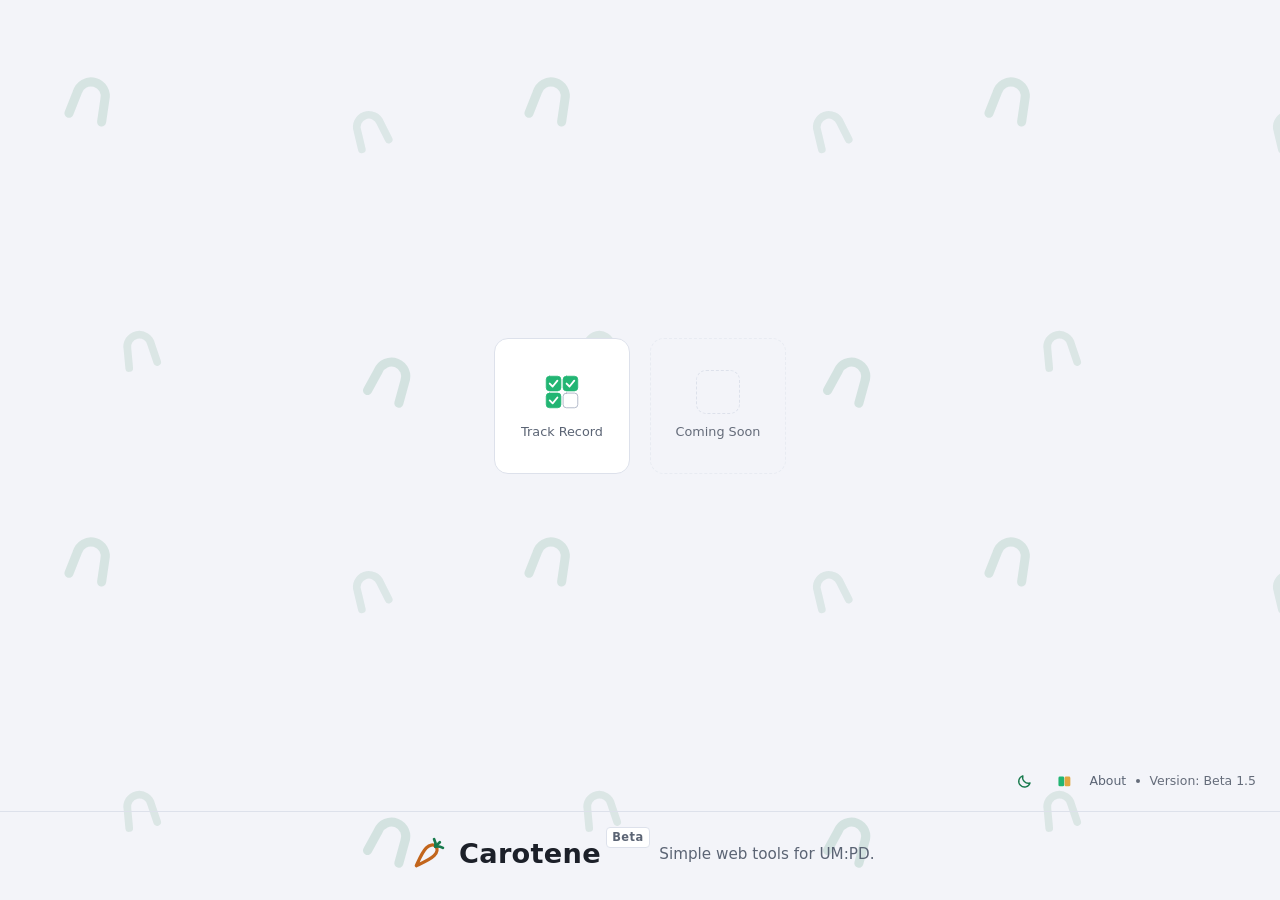
==== commit c20a93f6: "Carotene Beta 1.5 [Commited by Muse AI] Fixes all 18 findings from the TrackRecord audit (7 moderate" ====
--- a/index.html
+++ b/index.html
@@ -31,8 +31,8 @@
       <use href="#cleat-shape" opacity="0.11" transform="translate(140,350) scale(1.1) rotate(-12)"/>
       <use href="#cleat-shape" opacity="0.14" transform="translate(390,380) scale(1.3) rotate(22)"/>
     </pattern>
-    <rect width="100%" height="100%" fill="url(#cleat-pattern)"/>
   </defs>
+  <rect width="100%" height="100%" fill="url(#cleat-pattern)"/>
 </svg>
 
 <a class="skip-link" href="#tools">Skip to tools</a>
@@ -75,7 +75,7 @@
     <p class="rail-meta">
       <a class="rail-about" href="#about">About</a>
       <span class="rail-dot" aria-hidden="true"></span>
-      <span class="rail-version">Version: Beta 1</span>
+      <span class="rail-version">Version: Beta 1.5</span>
     </p>
   </section>
 
@@ -95,20 +95,20 @@
     <p class="brand-slogan">Simple web tools for UM:PD.</p>
   </header>
 
-  <!-- About. Opens because the "About" link above points here and the section
-       is styled on :target, so the hub needs no JavaScript for it. The close
-       link and the browser's Back button both dismiss it. -->
-  <section class="about" id="about" aria-labelledby="about-title">
+  <!-- About. Opened by hub.js like Track Record's own About modal: focus is
+       trapped inside, Escape and click-outside dismiss it, the page behind
+       is inert, and focus returns to the About link on close. -->
+  <section class="about" id="about" role="dialog" aria-modal="true" aria-labelledby="about-title">
     <div class="about-card">
       <div class="about-head">
         <h2 class="about-title" id="about-title">About Carotene</h2>
-        <a class="about-close" href="#tools" aria-label="Close About">&times;</a>
+        <button class="about-close" id="about-close" type="button" aria-label="Close About">&times;</button>
       </div>
 
       <div class="about-meta">
         <span class="about-meta-label">Version</span>
         <span class="about-dot" aria-hidden="true"></span>
-        <strong class="about-meta-value">Beta 1</strong>
+        <strong class="about-meta-value">Beta 1.5</strong>
       </div>
 
       <div class="about-body">
@@ -126,5 +126,6 @@
   </section>
 
 </main>
+<script src="./hub.js"></script>
 </body>
 </html>
--- a/style.css
+++ b/style.css
@@ -4,11 +4,12 @@
  * A single continuous row of square tool tiles on one full-bleed rail,
  * with the wordmark set below it like a signature.
  *
- * The palette, the type (Quicksand) and the cleat background texture are
- * lifted from Track Record's style.css so the two read as one family. Kept
- * deliberately small: the hub is a list, so it needs no theming machinery
- * and no JavaScript. Light scheme follows the system preference, matching
- * Track Record's own light palette.
+ * The palette, the type (Quicksand), the cleat background texture and the
+ * theming machinery (body.light / body.dirt, same tokens and values) are
+ * lifted from Track Record's style.css so the two read as one family. The
+ * About overlay is a JS-driven modal like Track Record's: focus-trapped,
+ * Escape-dismissible, inert background. hub.js owns the theme switches
+ * and the modal; without it the page still renders, but About won't open.
  * ------------------------------------------------------------------ */
 
 :root {
@@ -27,26 +28,47 @@
   --accent-dim: #1a8f5a;
   --accent2: #2bcfa8;
   --accent-rgb: 34, 181, 115;
+  --accent2-rgb: 43, 207, 168;
   --carrot: #e8873a;
-}
-
-@media (prefers-color-scheme: light) {
-  :root {
-    --bg: #f3f4f9;
-    --bg-alt: #ffffff;
-    --panel: #ffffff;
-    --panel-2: #eef0f6;
-    --line: #dde1eb;
-    --line-soft: #e8ebf2;
-    --ink: #1c2029;
-    --ink-dim: #5b6474;
-    --ink-faint: #656c7a;
-    --accent: #187a4d;
-    --accent-dim: #125f3b;
-    --accent2: #187560;
-    --accent-rgb: 24, 122, 77;
-    --carrot: #c2651c;
-  }
+  --carrot-leaf: #22b573;
+}
+
+/* Light theme: same tokens as Track Record's body.light. Applied by hub.js,
+   which defaults to the system preference when nothing is stored. */
+body.light {
+  --bg: #f3f4f9;
+  --bg-alt: #ffffff;
+  --panel: #ffffff;
+  --panel-2: #eef0f6;
+  --line: #dde1eb;
+  --line-soft: #e8ebf2;
+  --ink: #1c2029;
+  --ink-dim: #5b6474;
+  --ink-faint: #656c7a;
+  --accent: #187a4d;
+  --accent-dim: #125f3b;
+  --accent2: #187560;
+  --accent-rgb: 24, 122, 77;
+  --accent2-rgb: 24, 117, 96;
+  --carrot: #c2651c;
+  --carrot-leaf: #187a4d;
+}
+
+/* Dirt theme: same tokens as Track Record's body.dirt. */
+body.dirt {
+  --accent: #e0a640;
+  --accent-dim: #b9822e;
+  --accent2: #c97b4a;
+  --accent-rgb: 224, 166, 64;
+  --accent2-rgb: 201, 123, 74;
+}
+
+body.light.dirt {
+  --accent: #7f560a;
+  --accent-dim: #6b4708;
+  --accent2: #96522a;
+  --accent-rgb: 127, 86, 10;
+  --accent2-rgb: 150, 82, 42;
 }
 
 * { box-sizing: border-box; }
@@ -136,21 +158,51 @@
 
 .rail-version { color: var(--ink-faint); }
 
+/* ---- Theme toggles, pinned with the About link ---- */
+.rail-toggle {
+  flex: 0 0 auto;
+  display: grid;
+  place-items: center;
+  width: 1.9rem;
+  height: 1.9rem;
+  padding: 0;
+  border: 1px solid transparent;
+  border-radius: 8px;
+  background: none;
+  color: var(--ink-dim);
+  cursor: pointer;
+  transition: background .15s ease, color .15s ease, border-color .15s ease;
+}
+
+.rail-toggle svg {
+  width: 1.05rem;
+  height: 1.05rem;
+  display: block;
+}
+
+.rail-toggle:hover {
+  background: var(--panel-2);
+  color: var(--ink);
+  border-color: var(--line-soft);
+}
+
+.rail-toggle:focus-visible {
+  outline: 2px solid var(--accent);
+  outline-offset: 2px;
+}
+
+.rail-toggle[aria-pressed="true"] { color: var(--accent); }
+
 /* ---- About ----------------------------------------------------------
-   A popup, not a panel that pushes the page. The hub ships no JavaScript, so
-   the overlay is driven by the URL fragment: the rail's "About" link points
-   at #about and .about is revealed on :target, then taken out of flow and
-   pinned over the viewport. Nothing below it moves.
-
-   Trade-off, and it is a real one - CSS can neither trap focus nor listen
-   for a key, so Escape and click-outside do NOT dismiss this, and the page
-   behind is not inert. The close link and the browser's Back button do.
-   Upgrade to <dialog> + showModal() if it needs to be a true modal. */
+   A popup, not a panel that pushes the page. Driven by hub.js like Track
+   Record's own About modal: .show reveals it, the background is inert,
+   focus is trapped inside, Escape and click-outside dismiss it, and focus
+   returns to the About link on close. */
 .about {
   display: none;
 }
 
-.about:target {
+.about.show {
   display: flex;
   position: fixed;
   inset: 0;
@@ -163,9 +215,8 @@
   backdrop-filter: blur(2px);
 }
 
-/* Stop the page behind scrolling under the overlay. :has() is the only
-   selector that can see "the fragment is #about" from an ancestor. */
-body:has(.about:target) {
+/* Stop the page behind scrolling under the overlay. */
+body.modal-open {
   overflow: hidden;
 }
 
@@ -193,20 +244,21 @@
   color: var(--ink);
 }
 
-/* A text glyph rather than a button: with no JS there is no click handler,
-   so a <button> would be a lie. It is a real link to #tools, which both
-   dismisses the panel and keeps a valid, shareable URL. */
 .about-close {
   flex: 0 0 auto;
   display: grid;
   place-items: center;
   width: 1.9rem;
   height: 1.9rem;
+  padding: 0;
+  border: none;
   border-radius: 8px;
+  background: none;
+  font-family: inherit;
   font-size: 1.25rem;
   line-height: 1;
   color: var(--ink-dim);
-  text-decoration: none;
+  cursor: pointer;
   transition: background .15s ease, color .15s ease;
 }
 
@@ -387,10 +439,10 @@
   height: clamp(2rem, 5.5vw, 2.75rem);
 }
 
-/* An edible carrot: orange root, green tops. The leaves borrow --accent so
-   they stay in step with the rest of the app's green automatically. */
+/* An edible carrot: orange root, green tops. --carrot-leaf tracks --accent
+   in every theme, same as Track Record. */
 .brand-mark .carrot-body { stroke: var(--carrot); }
-.brand-mark .carrot-leaf { stroke: var(--accent); }
+.brand-mark .carrot-leaf { stroke: var(--carrot-leaf); }
 
 /* The wordmark carries the only 700 on the page; tiles stay lighter so
    the eye still lands here last, which is the point. */
